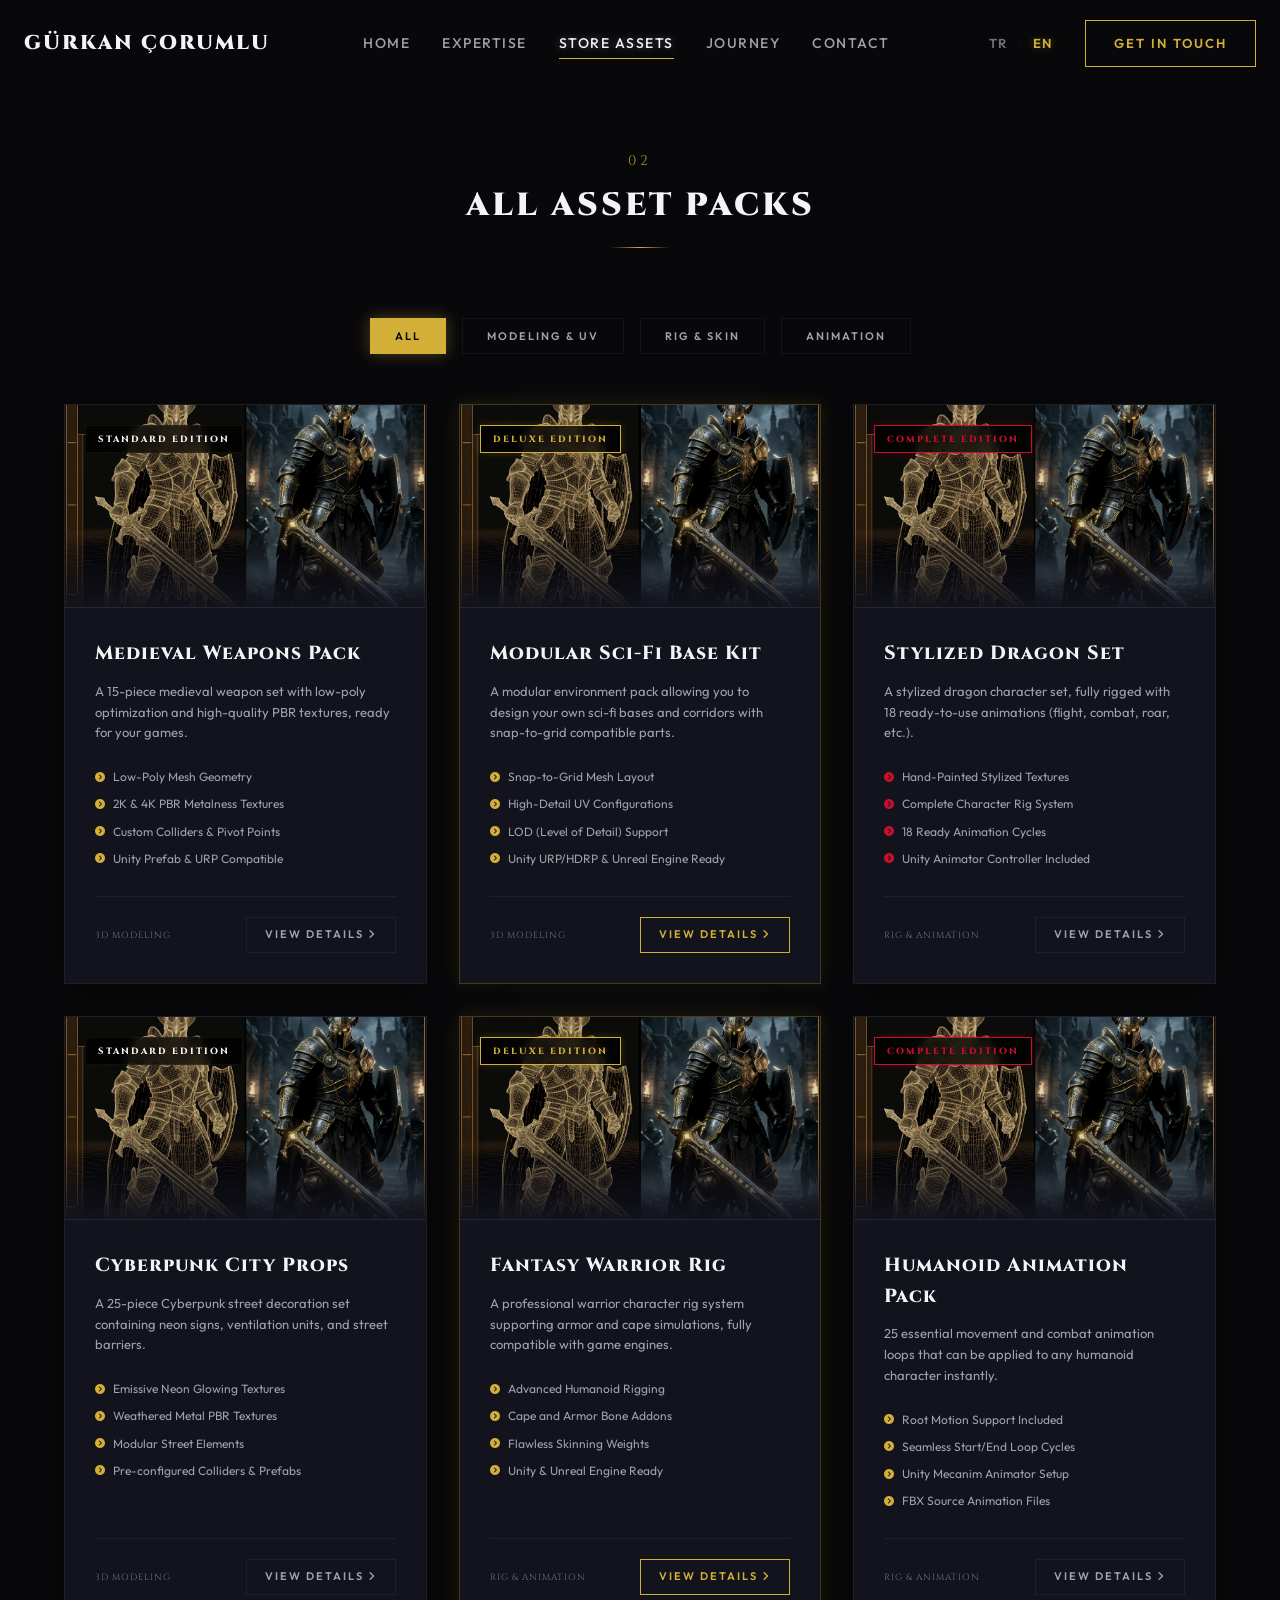
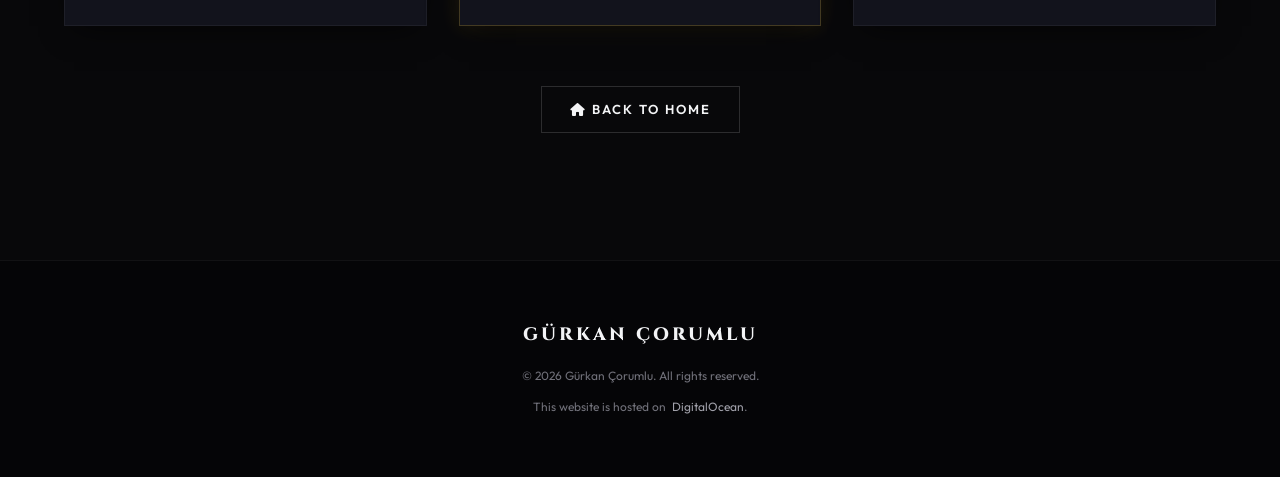
==== assets.html @ 6bc315f4 "Initial commit - 3D Portfolio" ====
<!DOCTYPE html>
<html lang="tr">
<head>
    <meta charset="UTF-8">
    <meta name="viewport" content="width=device-width, initial-scale=1.0">
    <meta name="description" content="Gürkan Çorumlu - Tüm 3D Varlık Paketleri. Fab ve Unity Asset Store için optimize edilmiş 3D Modeller ve Animasyonlar.">
    <meta name="author" content="Gürkan Çorumlu">
    <title>Tüm Paketler | Gürkan Çorumlu 3D Portfolio</title>
    
    <!-- Google Fonts -->
    <link rel="preconnect" href="https://fonts.googleapis.com">
    <link rel="preconnect" href="https://fonts.gstatic.com" crossorigin>
    <link href="https://fonts.googleapis.com/css2?family=Cinzel:wght@400;600;800;900&family=Outfit:wght@200;300;400;500;600;700&display=swap" rel="stylesheet">
    
    <!-- Font Awesome CDN -->
    <link rel="stylesheet" href="https://cdnjs.cloudflare.com/ajax/libs/font-awesome/6.4.0/css/all.min.css">
    
    <!-- Stylesheet -->
    <link rel="stylesheet" href="styles.css">
</head>
<body>

    <!-- Fog/Mist Canvas Background -->
    <canvas id="fog-canvas"></canvas>

    <!-- Header / Navigation -->
    <header class="navbar scrolled">
        <div class="nav-container">
            <a href="index.html" class="nav-logo">GÜRKAN ÇORUMLU</a>
            
            <nav class="nav-links">
                <a href="index.html">
                    <span class="tr-text">Ana Sayfa</span>
                    <span class="en-text">Home</span>
                </a>
                <a href="index.html#expertise">
                    <span class="tr-text">Uzmanlık</span>
                    <span class="en-text">Expertise</span>
                </a>
                <a href="#" class="active">
                    <span class="tr-text">Mağaza Varlıkları</span>
                    <span class="en-text">Store Assets</span>
                </a>
                <a href="index.html#journey">
                    <span class="tr-text">Deneyim</span>
                    <span class="en-text">Journey</span>
                </a>
                <a href="index.html#contact">
                    <span class="tr-text">İletişim</span>
                    <span class="en-text">Contact</span>
                </a>
            </nav>

            <div class="nav-actions">
                <div class="lang-selector">
                    <button class="lang-btn active" data-lang="tr">TR</button>
                    <span class="lang-separator">|</span>
                    <button class="lang-btn" data-lang="en">EN</button>
                </div>
                
                <a href="index.html#contact" class="btn btn-outline cv-btn tr-text">İletişime Geç</a>
                <a href="index.html#contact" class="btn btn-outline cv-btn en-text">Get in Touch</a>
                
                <button class="mobile-toggle" aria-label="Menüyü Aç/Kapat">
                    <i class="fa-solid fa-bars-staggered"></i>
                </button>
            </div>
        </div>
    </header>

    <!-- Mobile Navigation Drawer -->
    <div class="mobile-drawer">
        <button class="mobile-close" aria-label="Menüyü Kapat"><i class="fa-solid fa-xmark"></i></button>
        <div class="lang-selector-mobile">
            <button class="lang-btn active" data-lang="tr">TR</button>
            <span class="lang-separator">|</span>
            <button class="lang-btn" data-lang="en">EN</button>
        </div>
        <nav class="drawer-links">
            <a href="index.html">
                <span class="tr-text">Ana Sayfa</span>
                <span class="en-text">Home</span>
            </a>
            <a href="index.html#expertise">
                <span class="tr-text">Uzmanlık</span>
                <span class="en-text">Expertise</span>
            </a>
            <a href="#">
                <span class="tr-text">Mağaza Varlıkları</span>
                <span class="en-text">Store Assets</span>
            </a>
            <a href="index.html#journey">
                <span class="tr-text">Deneyim</span>
                <span class="en-text">Journey</span>
            </a>
            <a href="index.html#contact">
                <span class="tr-text">İletişim</span>
                <span class="en-text">Contact</span>
            </a>
        </nav>
    </div>

    <!-- Main Content -->
    <main class="section-padding" style="padding-top: 150px;">
        <div class="container">
            <div class="section-header text-center">
                <span class="section-number">02</span>
                <h1 class="section-title tr-text">TÜM VARLIK PAKETLERİ</h1>
                <h1 class="section-title en-text">ALL ASSET PACKS</h1>
                <div class="section-divider"></div>
            </div>

            <!-- Filters -->
            <div class="assets-filters-container">
                <button class="filter-btn active" data-filter="all">
                    <span class="tr-text">HEPSİ</span>
                    <span class="en-text">ALL</span>
                </button>
                <button class="filter-btn" data-filter="modeling">
                    <span class="tr-text">MODELLEME / UV</span>
                    <span class="en-text">MODELING & UV</span>
                </button>
                <button class="filter-btn" data-filter="rigging">
                    <span class="tr-text">RİG & SKİN</span>
                    <span class="en-text">RIG & SKIN</span>
                </button>
                <button class="filter-btn" data-filter="animation">
                    <span class="tr-text">ANİMASYON</span>
                    <span class="en-text">ANIMATION</span>
                </button>
            </div>

            <!-- Assets Grid -->
            <div class="projects-grid" id="assets-grid-container">
                <!-- Dynamically Rendered by Javascript -->
            </div>
            
            <div class="back-home-container text-center" style="margin-top: 60px;">
                <a href="index.html" class="btn btn-secondary">
                    <span class="tr-text"><i class="fa-solid fa-house"></i> Ana Sayfaya Dön</span>
                    <span class="en-text"><i class="fa-solid fa-house"></i> Back to Home</span>
                </a>
            </div>
        </div>
    </main>

    <!-- Footer -->
    <footer class="main-footer">
        <div class="footer-container">
            <div class="footer-brand">GÜRKAN ÇORUMLU</div>
            <p class="footer-copy">
                &copy; 2026 Gürkan Çorumlu. <span class="tr-text">Tüm hakları saklıdır.</span><span class="en-text">All rights reserved.</span>
            </p>
            <p class="footer-host tr-text">
                Bu web sitesi <a href="https://www.digitalocean.com" target="_blank" rel="noopener noreferrer"><i class="fa-brands fa-digitalocean"></i> DigitalOcean</a> üzerinde barındırılmaktadır.
            </p>
            <p class="footer-host en-text">
                This website is hosted on <a href="https://www.digitalocean.com" target="_blank" rel="noopener noreferrer"><i class="fa-brands fa-digitalocean"></i> DigitalOcean</a>.
            </p>
        </div>
    </footer>

    <!-- Scripts -->
    <script src="db.js"></script>
    <script src="app.js"></script>
    <script>
        document.addEventListener('DOMContentLoaded', () => {
            const gridContainer = document.getElementById('assets-grid-container');
            const filterButtons = document.querySelectorAll('.filter-btn');

            const renderAssets = (categoryFilter = 'all') => {
                gridContainer.innerHTML = '';
                
                // If filter is rigging, we will search for category === 'rigging', if animation then 'animation'
                const filtered = categoryFilter === 'all'
                    ? assetsData
                    : assetsData.filter(a => a.category === categoryFilter);

                if (filtered.length === 0) {
                    gridContainer.innerHTML = `
                        <div class="no-assets tr-text" style="grid-column: span 3; text-align: center; color: var(--text-muted); padding: 40px 0;">Bu kategoride henüz varlık bulunmamaktadır.</div>
                        <div class="no-assets en-text" style="grid-column: span 3; text-align: center; color: var(--text-muted); padding: 40px 0;">No assets found in this category yet.</div>
                    `;
                    return;
                }

                filtered.forEach(asset => {
                    const card = document.createElement('div');
                    card.className = `project-card ${asset.tagClass === 'gold' ? 'featured' : ''}`;
                    card.setAttribute('data-id', asset.id);

                    card.innerHTML = `
                        <div class="project-edition-tag ${asset.tagClass}">${asset.edition}</div>
                        <div class="project-img-container">
                            <img src="${asset.image}" alt="${asset.title}" class="project-img">
                            <div class="project-overlay"></div>
                        </div>
                        <div class="project-body">
                            <h3 class="project-title">${asset.title}</h3>
                            <p class="project-desc tr-text">${asset.descTR}</p>
                            <p class="project-desc en-text">${asset.descEN}</p>
                            <ul class="project-features tr-text">
                                ${asset.featuresTR.map(f => `<li><i class="fa-solid fa-circle-chevron-right"></i> ${f}</li>`).join('')}
                            </ul>
                            <ul class="project-features en-text">
                                ${asset.featuresEN.map(f => `<li><i class="fa-solid fa-circle-chevron-right"></i> ${f}</li>`).join('')}
                            </ul>
                            <div class="project-footer">
                                <span class="project-status tr-text">${asset.categoryTR.toUpperCase()}</span>
                                <span class="project-status en-text">${asset.categoryEN.toUpperCase()}</span>
                                <a href="details.html?id=${asset.id}" class="btn btn-card ${asset.tagClass === 'gold' ? 'gold-btn' : ''} tr-text">Detayları Gör <i class="fa-solid fa-angle-right"></i></a>
                                <a href="details.html?id=${asset.id}" class="btn btn-card ${asset.tagClass === 'gold' ? 'gold-btn' : ''} en-text">View Details <i class="fa-solid fa-angle-right"></i></a>
                            </div>
                        </div>
                    `;
                    gridContainer.appendChild(card);
                });

                // Attach click handlers to newly created cards
                const cards = gridContainer.querySelectorAll('.project-card');
                cards.forEach(card => {
                    card.style.cursor = 'pointer';
                    card.addEventListener('click', (e) => {
                        if (e.target.closest('a')) return;
                        const assetId = card.getAttribute('data-id');
                        if (assetId) {
                            window.location.href = `details.html?id=${assetId}`;
                        }
                    });
                });
            };

            // Filter button event listeners
            filterButtons.forEach(btn => {
                btn.addEventListener('click', () => {
                    filterButtons.forEach(b => b.classList.remove('active'));
                    btn.classList.add('active');
                    const category = btn.getAttribute('data-filter');
                    renderAssets(category);
                });
            });

            // Initial render
            renderAssets('all');
        });
    </script>
</body>
</html>
---- styles.css ----
/* --------------------------------------------------
 * DESIGN SYSTEM & ROOT VARIABLES
 * -------------------------------------------------- */
:root {
    --bg-primary: #08080a;
    --bg-secondary: #12131c;
    --bg-tertiary: #191b26;
    --bg-nav: rgba(8, 8, 10, 0.75);
    
    --accent-gold: #d4af37;
    --accent-gold-hover: #ffb800;
    --accent-gold-glow: rgba(212, 175, 55, 0.35);
    
    --accent-red: #c8102e;
    --accent-red-hover: #e51b3c;
    --accent-red-glow: rgba(200, 16, 46, 0.35);
    
    --text-primary: #f3f4f6;
    --text-secondary: #a1a1aa;
    --text-muted: #71717a;
    
    --border-color: rgba(255, 255, 255, 0.05);
    --border-glow: rgba(212, 175, 55, 0.1);
    
    --font-title: 'Cinzel', serif;
    --font-body: 'Outfit', sans-serif;
    
    --transition-smooth: all 0.4s cubic-bezier(0.16, 1, 0.3, 1);
    --transition-fast: all 0.2s cubic-bezier(0.4, 0, 0.2, 1);
    --glass-blur: blur(12px);
    
    --shadow-premium: 0 10px 30px -10px rgba(0, 0, 0, 0.7);
    --shadow-glow-gold: 0 0 20px rgba(212, 175, 55, 0.15);
}

/* Reset & Base Styles */
* {
    margin: 0;
    padding: 0;
    box-sizing: border-box;
    scroll-behavior: smooth;
}

body {
    background-color: var(--bg-primary);
    color: var(--text-primary);
    font-family: var(--font-body);
    overflow-x: hidden;
    line-height: 1.6;
    -webkit-font-smoothing: antialiased;
}

/* Custom Scrollbar */
::-webkit-scrollbar {
    width: 8px;
}
::-webkit-scrollbar-track {
    background: var(--bg-primary);
}
::-webkit-scrollbar-thumb {
    background: var(--bg-secondary);
    border: 2px solid var(--bg-primary);
    border-radius: 4px;
}
::-webkit-scrollbar-thumb:hover {
    background: var(--accent-gold);
}

/* Canvas Background */
#fog-canvas {
    position: fixed;
    top: 0;
    left: 0;
    width: 100vw;
    height: 100vh;
    z-index: -1;
    pointer-events: none;
    background-color: var(--bg-primary);
}

/* Selection */
::selection {
    background-color: var(--accent-gold);
    color: var(--bg-primary);
}

/* Layout Container */
.container {
    width: 100%;
    max-width: 1200px;
    margin: 0 auto;
    padding: 0 24px;
}

.section-padding {
    padding: 120px 0;
}

/* --------------------------------------------------
 * TYPOGRAPHY & HEADER STYLES
 * -------------------------------------------------- */
h1, h2, h3, h4, h5, h6 {
    font-family: var(--font-title);
    font-weight: 600;
    letter-spacing: 1px;
}

.section-header {
    margin-bottom: 70px;
    position: relative;
}

.section-number {
    font-family: var(--font-title);
    font-size: 14px;
    color: var(--accent-gold);
    letter-spacing: 4px;
    display: block;
    margin-bottom: 8px;
    opacity: 0.8;
}

.section-title {
    font-size: 32px;
    font-weight: 900;
    letter-spacing: 3px;
    text-transform: uppercase;
    position: relative;
    display: inline-block;
}

.section-divider {
    width: 60px;
    height: 1px;
    background: linear-gradient(90deg, transparent, var(--accent-gold), transparent);
    margin: 15px auto 0;
}

.text-center {
    text-align: center;
}

/* --------------------------------------------------
 * NAVIGATION BAR
 * -------------------------------------------------- */
.navbar {
    position: fixed;
    top: 0;
    left: 0;
    width: 100%;
    z-index: 100;
    background-color: transparent;
    border-bottom: 1px solid transparent;
    transition: var(--transition-smooth);
}

.navbar.scrolled {
    background-color: var(--bg-nav);
    backdrop-filter: var(--glass-blur);
    border-bottom: 1px solid var(--border-color);
    box-shadow: var(--shadow-premium);
}

.nav-container {
    max-width: 1300px;
    margin: 0 auto;
    padding: 20px 24px;
    display: flex;
    justify-content: space-between;
    align-items: center;
    transition: var(--transition-smooth);
}

.navbar.scrolled .nav-container {
    padding: 15px 24px;
}

.nav-logo {
    font-family: var(--font-title);
    font-size: 20px;
    font-weight: 900;
    letter-spacing: 2px;
    color: var(--text-primary);
    text-decoration: none;
    position: relative;
    overflow: hidden;
}

.nav-logo::after {
    content: '';
    position: absolute;
    bottom: 0;
    left: 0;
    width: 100%;
    height: 1px;
    background: var(--accent-gold);
    transform: scaleX(0);
    transform-origin: right;
    transition: transform 0.30s ease;
}

.nav-logo:hover::after {
    transform: scaleX(1);
    transform-origin: left;
}

.nav-links {
    display: flex;
    gap: 32px;
}

.nav-links a {
    color: var(--text-secondary);
    text-decoration: none;
    font-size: 14px;
    font-weight: 500;
    letter-spacing: 1.5px;
    text-transform: uppercase;
    transition: var(--transition-fast);
    position: relative;
    padding: 4px 0;
}

.nav-links a::after {
    content: '';
    position: absolute;
    bottom: 0;
    left: 0;
    width: 100%;
    height: 1px;
    background-color: var(--accent-gold);
    transform: scaleX(0);
    transition: var(--transition-fast);
}

.nav-links a:hover,
.nav-links a.active {
    color: var(--text-primary);
    text-shadow: 0 0 8px rgba(255,255,255,0.3);
}

.nav-links a.active::after {
    transform: scaleX(1);
}

.nav-actions {
    display: flex;
    align-items: center;
    gap: 16px;
}

/* Mobile Toggle */
.mobile-toggle {
    display: none;
    background: none;
    border: none;
    color: var(--text-primary);
    font-size: 20px;
    cursor: pointer;
    transition: var(--transition-fast);
}

.mobile-toggle:hover {
    color: var(--accent-gold);
}

/* --------------------------------------------------
 * MOBILE DRAWER
 * -------------------------------------------------- */
.mobile-drawer {
    position: fixed;
    top: 0;
    right: -100%;
    width: 300px;
    height: 100vh;
    background-color: var(--bg-primary);
    border-left: 1px solid var(--border-color);
    z-index: 200;
    padding: 80px 40px;
    display: flex;
    flex-direction: column;
    transition: var(--transition-smooth);
}

.mobile-drawer.open {
    right: 0;
    box-shadow: -10px 0 30px rgba(0,0,0,0.5);
}

.mobile-close {
    position: absolute;
    top: 24px;
    right: 24px;
    background: none;
    border: none;
    color: var(--text-primary);
    font-size: 24px;
    cursor: pointer;
}

.mobile-close:hover {
    color: var(--accent-gold);
}

.drawer-links {
    display: flex;
    flex-direction: column;
    gap: 28px;
    margin-top: 40px;
}

.drawer-links a {
    color: var(--text-secondary);
    text-decoration: none;
    font-size: 16px;
    font-family: var(--font-title);
    letter-spacing: 2px;
    text-transform: uppercase;
    transition: var(--transition-fast);
}

.drawer-links a:hover {
    color: var(--accent-gold);
    padding-left: 8px;
}

.cv-btn-mobile {
    margin-top: 20px;
    text-align: center;
}

/* --------------------------------------------------
 * BUTTON STYLES
 * -------------------------------------------------- */
.btn {
    display: inline-block;
    padding: 12px 28px;
    font-family: var(--font-body);
    font-size: 13px;
    font-weight: 600;
    letter-spacing: 2px;
    text-transform: uppercase;
    text-decoration: none;
    border-radius: 0;
    cursor: pointer;
    transition: var(--transition-smooth);
    position: relative;
    overflow: hidden;
}

.btn-primary {
    background-color: var(--accent-gold);
    color: var(--bg-primary);
    border: 1px solid var(--accent-gold);
}

.btn-primary:hover {
    background-color: var(--accent-gold-hover);
    box-shadow: 0 0 25px var(--accent-gold-glow);
    transform: translateY(-2px);
}

.btn-secondary {
    background-color: transparent;
    color: var(--text-primary);
    border: 1px solid rgba(255, 255, 255, 0.15);
}

.btn-secondary:hover {
    border-color: var(--text-primary);
    background-color: rgba(255, 255, 255, 0.05);
    transform: translateY(-2px);
}

.btn-outline {
    background-color: transparent;
    color: var(--accent-gold);
    border: 1px solid var(--accent-gold);
}

.btn-outline:hover {
    background-color: var(--accent-gold);
    color: var(--bg-primary);
    box-shadow: 0 0 15px var(--accent-gold-glow);
}

.btn-card {
    background-color: transparent;
    color: var(--text-secondary);
    border: 1px solid var(--border-color);
    padding: 8px 18px;
    font-size: 11px;
}

.btn-card:hover {
    color: var(--text-primary);
    border-color: var(--text-primary);
    background-color: rgba(255,255,255,0.02);
}

.gold-btn {
    border-color: var(--accent-gold);
    color: var(--accent-gold);
}

.gold-btn:hover {
    background-color: var(--accent-gold);
    color: var(--bg-primary) !important;
    box-shadow: 0 0 15px var(--accent-gold-glow);
}

/* --------------------------------------------------
 * HERO SECTION
 * -------------------------------------------------- */
.hero-section {
    min-height: 100vh;
    display: flex;
    align-items: center;
    position: relative;
    padding-top: 100px;
    background-image: url('assets/images/hero_bg.png');
    background-size: cover;
    background-position: center;
}

.hero-overlay {
    position: absolute;
    top: 0;
    left: 0;
    width: 100%;
    height: 100%;
    background: radial-gradient(circle at center, transparent 30%, rgba(8, 8, 10, 0.95) 85%);
}

.hero-content {
    max-width: 800px;
    margin: 0 auto;
    padding: 0 24px;
    text-align: center;
    position: relative;
    z-index: 10;
}

.hero-tagline {
    font-family: var(--font-body);
    font-size: 12px;
    letter-spacing: 6px;
    color: var(--accent-gold);
    text-transform: uppercase;
    font-weight: 500;
    margin-bottom: 24px;
    animation: fadeIn 1s ease-out;
}

.hero-title {
    font-size: clamp(40px, 8vw, 76px);
    font-weight: 900;
    letter-spacing: 5px;
    line-height: 1.1;
    margin-bottom: 20px;
    background: linear-gradient(180deg, var(--text-primary) 50%, #909096 100%);
    -webkit-background-clip: text;
    -webkit-text-fill-color: transparent;
    text-shadow: 0 10px 30px rgba(0,0,0,0.5);
    animation: slideUp 1s cubic-bezier(0.16, 1, 0.3, 1);
}

.hero-subtitle {
    font-family: var(--font-title);
    font-size: clamp(14px, 3vw, 20px);
    letter-spacing: 3px;
    color: var(--text-secondary);
    text-transform: uppercase;
    margin-bottom: 30px;
    animation: slideUp 1.2s cubic-bezier(0.16, 1, 0.3, 1);
}

.hero-description {
    font-size: 16px;
    color: var(--text-secondary);
    max-width: 600px;
    margin: 0 auto 40px;
    animation: slideUp 1.4s cubic-bezier(0.16, 1, 0.3, 1);
}

.hero-buttons {
    display: flex;
    justify-content: center;
    gap: 16px;
    margin-bottom: 60px;
    animation: slideUp 1.6s cubic-bezier(0.16, 1, 0.3, 1);
}

.hero-footer-badges {
    display: flex;
    justify-content: center;
    flex-wrap: wrap;
    gap: 24px;
    animation: fadeIn 2s ease-out;
}

.badge-item {
    font-size: 12px;
    letter-spacing: 2px;
    text-transform: uppercase;
    color: var(--text-muted);
    display: flex;
    align-items: center;
    gap: 8px;
    border: 1px solid var(--border-color);
    padding: 6px 14px;
    background-color: rgba(255,255,255,0.01);
}

.badge-item i {
    color: var(--accent-gold);
}

/* Keyframes */
@keyframes fadeIn {
    from { opacity: 0; }
    to { opacity: 1; }
}

@keyframes slideUp {
    from {
        opacity: 0;
        transform: translateY(30px);
    }
    to {
        opacity: 1;
        transform: translateY(0);
    }
}

/* --------------------------------------------------
 * CORE EXPERTISE SELECTOR (Resident Evil Style)
 * -------------------------------------------------- */
.expertise-grid {
    display: grid;
    grid-template-columns: 1fr 320px 180px;
    gap: 40px;
    align-items: center;
    margin-top: 30px;
}

/* Left panel content */
.expertise-info-panel {
    background-color: var(--bg-secondary);
    border: 1px solid var(--border-color);
    padding: 48px;
    min-height: 420px;
    display: flex;
    flex-direction: column;
    justify-content: center;
    position: relative;
    box-shadow: var(--shadow-premium);
}

.role-details {
    display: none;
    opacity: 0;
    transform: translateY(15px);
    transition: opacity 0.5s ease, transform 0.5s ease;
}

.role-details.active {
    display: block;
    opacity: 1;
    transform: translateY(0);
}

.role-title {
    font-size: 26px;
    font-weight: 800;
    color: var(--text-primary);
    margin-bottom: 20px;
    letter-spacing: 2px;
    text-transform: uppercase;
    border-left: 3px solid var(--accent-gold);
    padding-left: 15px;
}

.role-desc {
    color: var(--text-secondary);
    font-size: 15px;
    margin-bottom: 28px;
    line-height: 1.7;
}

.role-skills-list {
    list-style: none;
    display: grid;
    grid-template-columns: 1fr;
    gap: 12px;
    margin-bottom: 30px;
}

.role-skills-list li {
    font-size: 14px;
    color: var(--text-primary);
    display: flex;
    align-items: center;
    gap: 10px;
}

.role-skills-list li i {
    color: var(--accent-gold);
    font-size: 14px;
}

.role-metrics {
    display: flex;
    gap: 40px;
    border-top: 1px solid var(--border-color);
    padding-top: 24px;
}

.metric-item {
    display: flex;
    flex-direction: column;
}

.metric-value {
    font-family: var(--font-title);
    font-size: 24px;
    font-weight: 800;
    color: var(--accent-gold);
}

.metric-label {
    font-size: 11px;
    color: var(--text-muted);
    text-transform: uppercase;
    letter-spacing: 1px;
    margin-top: 4px;
}

/* Center Avatar Frame */
.expertise-avatar-panel {
    display: flex;
    justify-content: center;
    align-items: center;
}

.avatar-frame {
    width: 280px;
    height: 280px;
    border-radius: 50%;
    position: relative;
    padding: 10px;
    background: linear-gradient(135deg, var(--bg-tertiary) 0%, var(--bg-secondary) 100%);
    border: 1px solid var(--border-color);
}

.glow-ring {
    position: absolute;
    top: -2px;
    left: -2px;
    width: calc(100% + 4px);
    height: calc(100% + 4px);
    border-radius: 50%;
    border: 1px solid var(--accent-gold);
    opacity: 0.3;
    pointer-events: none;
    animation: slowSpin 25s linear infinite;
}

.avatar-img {
    width: 100%;
    height: 100%;
    object-fit: cover;
    border-radius: 50%;
    filter: grayscale(40%) contrast(110%);
    border: 2px solid rgba(255, 255, 255, 0.05);
    transition: var(--transition-smooth);
}

.avatar-frame:hover .avatar-img {
    filter: grayscale(0%) contrast(100%);
    border-color: var(--accent-gold);
}

@keyframes slowSpin {
    from { transform: rotate(0deg); }
    to { transform: rotate(360deg); }
}

/* Right Selection Column */
.expertise-selectors {
    display: flex;
    flex-direction: column;
    gap: 20px;
}

.selector-badge {
    display: flex;
    align-items: center;
    gap: 15px;
    cursor: pointer;
    transition: var(--transition-smooth);
    padding: 10px;
    border: 1px solid transparent;
}

.badge-inner {
    width: 46px;
    height: 46px;
    border-radius: 50%;
    border: 1px solid rgba(255,255,255,0.1);
    background-color: var(--bg-secondary);
    display: flex;
    justify-content: center;
    align-items: center;
    font-size: 16px;
    color: var(--text-secondary);
    transition: var(--transition-smooth);
}

.badge-label {
    font-family: var(--font-title);
    font-size: 11px;
    font-weight: 800;
    letter-spacing: 2px;
    color: var(--text-muted);
    transition: var(--transition-smooth);
}

/* Hover and Active badge styles */
.selector-badge:hover .badge-inner {
    border-color: var(--text-primary);
    color: var(--text-primary);
    box-shadow: 0 0 10px rgba(255,255,255,0.1);
}

.selector-badge:hover .badge-label {
    color: var(--text-secondary);
}

.selector-badge.active .badge-inner {
    border-color: var(--accent-gold);
    color: var(--bg-primary);
    background-color: var(--accent-gold);
    box-shadow: 0 0 15px var(--accent-gold-glow);
}

.selector-badge.active .badge-label {
    color: var(--accent-gold);
}

/* --------------------------------------------------
 * FEATURED PROJECTS (Resident Evil Ediciones Style)
 * -------------------------------------------------- */
.projects-grid {
    display: grid;
    grid-template-columns: repeat(3, 1fr);
    gap: 32px;
    margin-top: 30px;
}

.project-card {
    background-color: var(--bg-secondary);
    border: 1px solid var(--border-color);
    display: flex;
    flex-direction: column;
    transition: var(--transition-smooth);
    position: relative;
    box-shadow: var(--shadow-premium);
}

/* Double border look on hover */
.project-card::before {
    content: '';
    position: absolute;
    top: 4px;
    left: 4px;
    right: 4px;
    bottom: 4px;
    border: 1px solid transparent;
    transition: var(--transition-smooth);
    pointer-events: none;
    z-index: 2;
}

.project-card:hover {
    transform: translateY(-8px);
    border-color: rgba(255,255,255,0.15);
    box-shadow: 0 15px 40px -10px rgba(0,0,0,0.9);
}

.project-card:hover::before {
    border-color: rgba(255, 255, 255, 0.05);
}

/* Edition Tag */
.project-edition-tag {
    position: absolute;
    top: 20px;
    left: 20px;
    z-index: 10;
    font-family: var(--font-title);
    font-size: 9px;
    font-weight: 800;
    letter-spacing: 2px;
    color: var(--text-primary);
    background-color: rgba(0, 0, 0, 0.7);
    padding: 6px 12px;
    border: 1px solid var(--border-color);
    backdrop-filter: blur(4px);
}

.project-edition-tag.gold {
    color: var(--accent-gold);
    border-color: var(--accent-gold);
    box-shadow: 0 0 10px rgba(212, 175, 55, 0.2);
}

.project-edition-tag.red {
    color: var(--accent-red);
    border-color: var(--accent-red);
    box-shadow: 0 0 10px rgba(200, 16, 46, 0.2);
}

/* Image Container */
.project-img-container {
    position: relative;
    width: 100%;
    padding-top: 56.25%; /* 16:9 Aspect Ratio */
    overflow: hidden;
    background-color: var(--bg-tertiary);
    border-bottom: 1px solid var(--border-color);
}

.project-img {
    position: absolute;
    top: 0;
    left: 0;
    width: 100%;
    height: 100%;
    object-fit: cover;
    filter: grayscale(30%) contrast(110%) brightness(85%);
    transition: var(--transition-smooth);
}

.project-overlay {
    position: absolute;
    top: 0;
    left: 0;
    width: 100%;
    height: 100%;
    background: linear-gradient(180deg, transparent 60%, rgba(18, 19, 28, 0.95) 100%);
}

.project-card:hover .project-img {
    transform: scale(1.06);
    filter: grayscale(0%) contrast(100%) brightness(100%);
}

/* Body Content */
.project-body {
    padding: 30px;
    display: flex;
    flex-direction: column;
    flex-grow: 1;
}

.project-title {
    font-size: 19px;
    font-weight: 800;
    margin-bottom: 12px;
    letter-spacing: 1px;
    color: var(--text-primary);
}

.project-desc {
    font-size: 13px;
    color: var(--text-secondary);
    margin-bottom: 24px;
    line-height: 1.6;
}

.project-features {
    list-style: none;
    margin-bottom: 28px;
    display: flex;
    flex-direction: column;
    gap: 8px;
    flex-grow: 1;
}

.project-features li {
    font-size: 12px;
    color: var(--text-secondary);
    display: flex;
    align-items: center;
    gap: 8px;
}

.project-features li i {
    font-size: 10px;
    color: var(--accent-gold);
}

.project-card.featured .project-features li i {
    color: var(--accent-gold);
}

.project-card:nth-child(3) .project-features li i {
    color: var(--accent-red);
}

/* Footer Content */
.project-footer {
    display: flex;
    justify-content: space-between;
    align-items: center;
    border-top: 1px solid var(--border-color);
    padding-top: 20px;
}

.project-status {
    font-family: var(--font-title);
    font-size: 9px;
    letter-spacing: 1px;
    color: var(--text-muted);
}

/* Featured Card Special glow */
.project-card.featured {
    border-color: rgba(212, 175, 55, 0.25);
    box-shadow: 0 10px 30px -10px rgba(0, 0, 0, 0.8), var(--shadow-glow-gold);
}

.project-card.featured:hover {
    border-color: var(--accent-gold);
    box-shadow: 0 15px 40px -10px rgba(0, 0, 0, 0.9), 0 0 25px rgba(212, 175, 55, 0.2);
}

/* --------------------------------------------------
 * CAREER JOURNEY (Locaciones Jugables Style Slider)
 * -------------------------------------------------- */
.journey-wrapper {
    position: relative;
    width: 100%;
}

.journey-controls {
    display: flex;
    justify-content: flex-end;
    gap: 12px;
    margin-bottom: 24px;
}

.journey-btn {
    background: none;
    border: 1px solid var(--border-color);
    color: var(--text-secondary);
    width: 44px;
    height: 44px;
    cursor: pointer;
    display: flex;
    justify-content: center;
    align-items: center;
    transition: var(--transition-fast);
}

.journey-btn:hover {
    border-color: var(--text-primary);
    color: var(--text-primary);
    background-color: rgba(255,255,255,0.02);
}

.journey-track-container {
    overflow: hidden;
    width: 100%;
}

.journey-track {
    display: flex;
    gap: 24px;
    transition: transform 0.5s cubic-bezier(0.16, 1, 0.3, 1);
}

.journey-card {
    min-width: calc(33.333% - 16px);
    background-color: var(--bg-secondary);
    border: 1px solid var(--border-color);
    padding: 36px;
    position: relative;
    transition: var(--transition-smooth);
    box-shadow: var(--shadow-premium);
}

.journey-card::after {
    content: '';
    position: absolute;
    bottom: 0;
    left: 0;
    width: 100%;
    height: 2px;
    background: var(--border-color);
    transition: var(--transition-smooth);
}

.journey-card:hover {
    transform: translateY(-4px);
    border-color: rgba(255,255,255,0.1);
}

.journey-card:hover::after {
    background: var(--accent-gold);
}

.journey-card.active::after {
    background: var(--accent-gold);
}

.journey-years {
    font-family: var(--font-title);
    font-size: 11px;
    color: var(--accent-gold);
    letter-spacing: 2px;
    display: block;
    margin-bottom: 12px;
}

.journey-role {
    font-size: 18px;
    font-weight: 800;
    color: var(--text-primary);
    margin-bottom: 6px;
}

.journey-company {
    font-size: 13px;
    color: var(--text-muted);
    text-transform: uppercase;
    letter-spacing: 1px;
    display: block;
    margin-bottom: 20px;
}

.journey-body p {
    font-size: 13px;
    color: var(--text-secondary);
    line-height: 1.6;
}

/* --------------------------------------------------
 * CONTACT SECTION & FORM
 * -------------------------------------------------- */
.contact-grid {
    display: grid;
    grid-template-columns: 1fr 1.2fr;
    gap: 60px;
    align-items: start;
    margin-top: 30px;
}

.contact-subtitle {
    font-size: 22px;
    font-weight: 800;
    margin-bottom: 16px;
}

.contact-text {
    color: var(--text-secondary);
    font-size: 14px;
    margin-bottom: 40px;
}

.contact-details {
    display: flex;
    flex-direction: column;
    gap: 28px;
    margin-bottom: 40px;
}

.contact-detail-item {
    display: flex;
    align-items: center;
    gap: 20px;
}

.contact-icon {
    width: 48px;
    height: 48px;
    border-radius: 50%;
    border: 1px solid var(--border-color);
    background-color: var(--bg-secondary);
    display: flex;
    justify-content: center;
    align-items: center;
    color: var(--accent-gold);
    font-size: 16px;
}

.contact-detail-text span {
    font-size: 11px;
    color: var(--text-muted);
    text-transform: uppercase;
    letter-spacing: 1px;
    display: block;
}

.contact-detail-text a,
.contact-detail-text p {
    font-size: 15px;
    color: var(--text-primary);
    text-decoration: none;
    font-weight: 500;
    transition: var(--transition-fast);
}

.contact-detail-text a:hover {
    color: var(--accent-gold);
}

.social-links {
    display: flex;
    gap: 16px;
}

.social-icon {
    width: 44px;
    height: 44px;
    border-radius: 50%;
    border: 1px solid var(--border-color);
    color: var(--text-secondary);
    display: flex;
    justify-content: center;
    align-items: center;
    text-decoration: none;
    transition: var(--transition-smooth);
}

.social-icon:hover {
    border-color: var(--accent-gold);
    color: var(--accent-gold);
    box-shadow: 0 0 10px var(--accent-gold-glow);
    transform: translateY(-2px);
}

/* Glassmorphic Contact Form */
.contact-form-panel {
    background-color: var(--bg-secondary);
    border: 1px solid var(--border-color);
    padding: 48px;
    box-shadow: var(--shadow-premium);
    position: relative;
}

.contact-form-panel::after {
    content: '';
    position: absolute;
    top: 4px;
    left: 4px;
    right: 4px;
    bottom: 4px;
    border: 1px solid rgba(255, 255, 255, 0.02);
    pointer-events: none;
}

.form-row {
    display: grid;
    grid-template-columns: 1fr 1fr;
    gap: 20px;
}

.form-group {
    position: relative;
    margin-bottom: 28px;
}

.form-group input,
.form-group textarea {
    width: 100%;
    padding: 12px 16px;
    background: rgba(255,255,255,0.01);
    border: 1px solid var(--border-color);
    color: var(--text-primary);
    font-family: var(--font-body);
    font-size: 14px;
    border-radius: 0;
    outline: none;
    transition: var(--transition-smooth);
}

.form-group textarea {
    resize: none;
}

.form-group label {
    position: absolute;
    left: 16px;
    top: 12px;
    font-size: 13px;
    color: var(--text-muted);
    pointer-events: none;
    transition: var(--transition-smooth);
}

/* Float Label Animation */
.form-group input:focus ~ label,
.form-group input:not(:placeholder-shown) ~ label,
.form-group textarea:focus ~ label,
.form-group textarea:not(:placeholder-shown) ~ label {
    top: -10px;
    left: 10px;
    font-size: 11px;
    color: var(--accent-gold);
    background-color: var(--bg-secondary);
    padding: 0 6px;
}

.form-group input:focus,
.form-group textarea:focus {
    border-color: var(--accent-gold);
    box-shadow: 0 0 10px rgba(212, 175, 55, 0.1);
    background: rgba(255,255,255,0.03);
}

.btn-submit {
    width: 100%;
    display: flex;
    justify-content: center;
    align-items: center;
    gap: 10px;
}

/* --------------------------------------------------
 * FOOTER
 * -------------------------------------------------- */
.main-footer {
    border-top: 1px solid var(--border-color);
    background-color: #050507;
    padding: 60px 0;
    text-align: center;
}

.footer-container {
    max-width: 800px;
    margin: 0 auto;
    padding: 0 24px;
}

.footer-brand {
    font-family: var(--font-title);
    font-size: 18px;
    font-weight: 800;
    letter-spacing: 3px;
    margin-bottom: 16px;
}

.footer-copy {
    font-size: 12px;
    color: var(--text-muted);
    margin-bottom: 12px;
}

.footer-host {
    font-size: 12px;
    color: var(--text-muted);
}

.footer-host a {
    color: var(--text-secondary);
    text-decoration: none;
    transition: var(--transition-fast);
}

.footer-host a:hover {
    color: var(--accent-gold);
}

/* --------------------------------------------------
 * RESPONSIVE DESIGN (MEDIA QUERIES)
 * -------------------------------------------------- */

@media (max-width: 1024px) {
    .expertise-grid {
        grid-template-columns: 1fr 280px;
        gap: 30px;
    }
    
    .expertise-selectors {
        grid-column: span 2;
        flex-direction: row;
        justify-content: space-around;
        margin-top: 20px;
    }
    
    .selector-badge {
        flex-direction: column;
        gap: 8px;
    }
    
    .projects-grid {
        grid-template-columns: repeat(2, 1fr);
    }
    
    .project-card:nth-child(3) {
        grid-column: span 2;
        max-width: calc(50% - 16px);
        margin: 0 auto;
    }
    
    .journey-card {
        min-width: calc(50% - 12px);
    }
}

@media (max-width: 768px) {
    .section-padding {
        padding: 80px 0;
    }
    
    .navbar {
        background-color: var(--bg-nav);
        backdrop-filter: var(--glass-blur);
        border-bottom: 1px solid var(--border-color);
    }
    
    .nav-links, .nav-actions .btn {
        display: none;
    }
    
    .mobile-toggle {
        display: block;
    }
    
    .hero-content {
        padding-top: 40px;
    }
    
    .hero-buttons {
        flex-direction: column;
        gap: 12px;
    }
    
    .hero-buttons .btn {
        width: 100%;
    }
    
    .expertise-grid {
        grid-template-columns: 1fr;
    }
    
    .expertise-avatar-panel {
        grid-row: 1;
    }
    
    .expertise-selectors {
        grid-column: span 1;
        flex-wrap: wrap;
        gap: 10px;
    }
    
    .selector-badge {
        flex-grow: 1;
        background-color: var(--bg-secondary);
        border: 1px solid var(--border-color);
    }
    
    .projects-grid {
        grid-template-columns: 1fr;
    }
    
    .project-card:nth-child(3) {
        max-width: 100%;
    }
    
    .journey-card {
        min-width: 100%;
    }
    
    .contact-grid {
        grid-template-columns: 1fr;
        gap: 40px;
    }
    
    .contact-form-panel {
        padding: 30px 20px;
    }
    
    .form-row {
        grid-template-columns: 1fr;
    }
}

/* --------------------------------------------------
 * LANGUAGE SELECTOR & TRANSLATION SYSTEM
 * -------------------------------------------------- */
.lang-selector,
.lang-selector-mobile {
    display: flex;
    align-items: center;
    gap: 6px;
    margin-right: 12px;
}

.lang-selector-mobile {
    margin-right: 0;
    margin-bottom: 24px;
    justify-content: center;
}

.lang-btn {
    background: none;
    border: none;
    color: var(--text-muted);
    font-family: var(--font-body);
    font-size: 13px;
    font-weight: 600;
    cursor: pointer;
    padding: 4px 6px;
    transition: var(--transition-fast);
    letter-spacing: 0.5px;
}

.lang-btn:hover,
.lang-btn.active {
    color: var(--accent-gold);
    text-shadow: 0 0 8px var(--accent-gold-glow);
}

.lang-separator {
    color: var(--border-color);
    font-size: 12px;
}

/* Hide inactive language elements */
html.lang-tr .en-text {
    display: none !important;
}
html.lang-en .tr-text {
    display: none !important;
}

/* --------------------------------------------------
 * SHOP & ASSETS LISTING PAGE
 * -------------------------------------------------- */
.projects-action {
    margin-top: 55px;
}

.assets-filters-container {
    display: flex;
    justify-content: center;
    flex-wrap: wrap;
    gap: 16px;
    margin-bottom: 50px;
}

.filter-btn {
    background: transparent;
    border: 1px solid var(--border-color);
    color: var(--text-secondary);
    font-family: var(--font-body);
    font-size: 11px;
    font-weight: 600;
    letter-spacing: 2px;
    padding: 10px 24px;
    cursor: pointer;
    transition: var(--transition-smooth);
}

.filter-btn:hover {
    border-color: var(--text-primary);
    color: var(--text-primary);
}

.filter-btn.active {
    border-color: var(--accent-gold);
    color: var(--bg-primary);
    background-color: var(--accent-gold);
    box-shadow: 0 0 15px var(--accent-gold-glow);
}

/* --------------------------------------------------
 * DETAILS TEMPLATE PAGE
 * -------------------------------------------------- */
.details-back-nav {
    margin-bottom: 30px;
}

.details-back-link {
    color: var(--text-secondary);
    text-decoration: none;
    font-size: 11px;
    font-weight: 600;
    letter-spacing: 2px;
    text-transform: uppercase;
    display: inline-flex;
    align-items: center;
    gap: 8px;
    transition: var(--transition-fast);
}

.details-back-link:hover {
    color: var(--accent-gold);
}

.details-grid {
    display: grid;
    grid-template-columns: 1.1fr 1fr;
    gap: 60px;
    align-items: start;
}

.details-image-container {
    position: relative;
    width: 100%;
    padding-top: 60%; /* 5:3 Aspect Ratio */
    background-color: var(--bg-secondary);
    border: 1px solid var(--border-color);
    overflow: hidden;
    margin-bottom: 40px;
    box-shadow: var(--shadow-premium);
}

.details-hero-img {
    position: absolute;
    top: 0;
    left: 0;
    width: 100%;
    height: 100%;
    object-fit: cover;
    filter: contrast(105%) brightness(90%);
}

.details-specs-block {
    background-color: var(--bg-secondary);
    border: 1px solid var(--border-color);
    padding: 36px;
    box-shadow: var(--shadow-premium);
}

.details-section-title {
    font-family: var(--font-title);
    font-size: 13px;
    font-weight: 800;
    letter-spacing: 2px;
    color: var(--text-primary);
    margin-bottom: 24px;
    border-left: 2px solid var(--accent-gold);
    padding-left: 12px;
    text-transform: uppercase;
}

.details-specs-grid {
    display: flex;
    flex-direction: column;
    gap: 16px;
}

.spec-item {
    display: flex;
    justify-content: space-between;
    align-items: center;
    border-bottom: 1px dashed rgba(255, 255, 255, 0.06);
    padding-bottom: 10px;
}

.spec-label {
    color: var(--text-muted);
    font-size: 13px;
    font-weight: 500;
}

.spec-value {
    color: var(--text-primary);
    font-size: 13px;
    font-weight: 600;
    text-align: right;
}

.details-info-col {
    display: flex;
    flex-direction: column;
}

.details-cat-tag {
    font-size: 10px;
    font-weight: 600;
    letter-spacing: 2px;
    color: var(--accent-gold);
    border: 1px solid var(--accent-gold);
    padding: 4px 10px;
    display: inline-block;
    margin-bottom: 16px;
    align-self: flex-start;
}

.details-main-title {
    font-size: clamp(28px, 4vw, 40px);
    font-weight: 900;
    letter-spacing: 2px;
    line-height: 1.2;
    margin-bottom: 16px;
    color: var(--text-primary);
}

.details-short-desc {
    font-size: 15px;
    color: var(--text-secondary);
    line-height: 1.6;
    margin-bottom: 40px;
    border-left: 2px solid rgba(255, 255, 255, 0.1);
    padding-left: 16px;
}

.details-description-box {
    margin-bottom: 40px;
}

.details-long-desc-p {
    font-size: 14px;
    color: var(--text-secondary);
    line-height: 1.7;
}

.details-animations-box {
    margin-bottom: 40px;
    background-color: rgba(255, 255, 255, 0.01);
    border: 1px solid var(--border-color);
    padding: 30px;
}

.details-anim-ul {
    list-style: none;
    display: grid;
    grid-template-columns: 1fr 1fr;
    gap: 12px;
}

.details-anim-ul li {
    font-size: 13px;
    color: var(--text-secondary);
    display: flex;
    align-items: center;
    gap: 10px;
}

.details-anim-ul li i {
    color: var(--accent-gold);
    font-size: 9px;
    opacity: 0.8;
}

.details-action-box {
    margin-bottom: 40px;
}

.details-buttons-row {
    display: flex;
    gap: 16px;
}

.btn-store {
    flex-grow: 1;
    text-align: center;
    padding: 16px 20px;
}

@media (max-width: 900px) {
    .details-grid {
        grid-template-columns: 1fr;
        gap: 40px;
    }
    
    .details-buttons-row {
        flex-direction: column;
        gap: 12px;
    }
    
    .details-anim-ul {
        grid-template-columns: 1fr;
    }
}
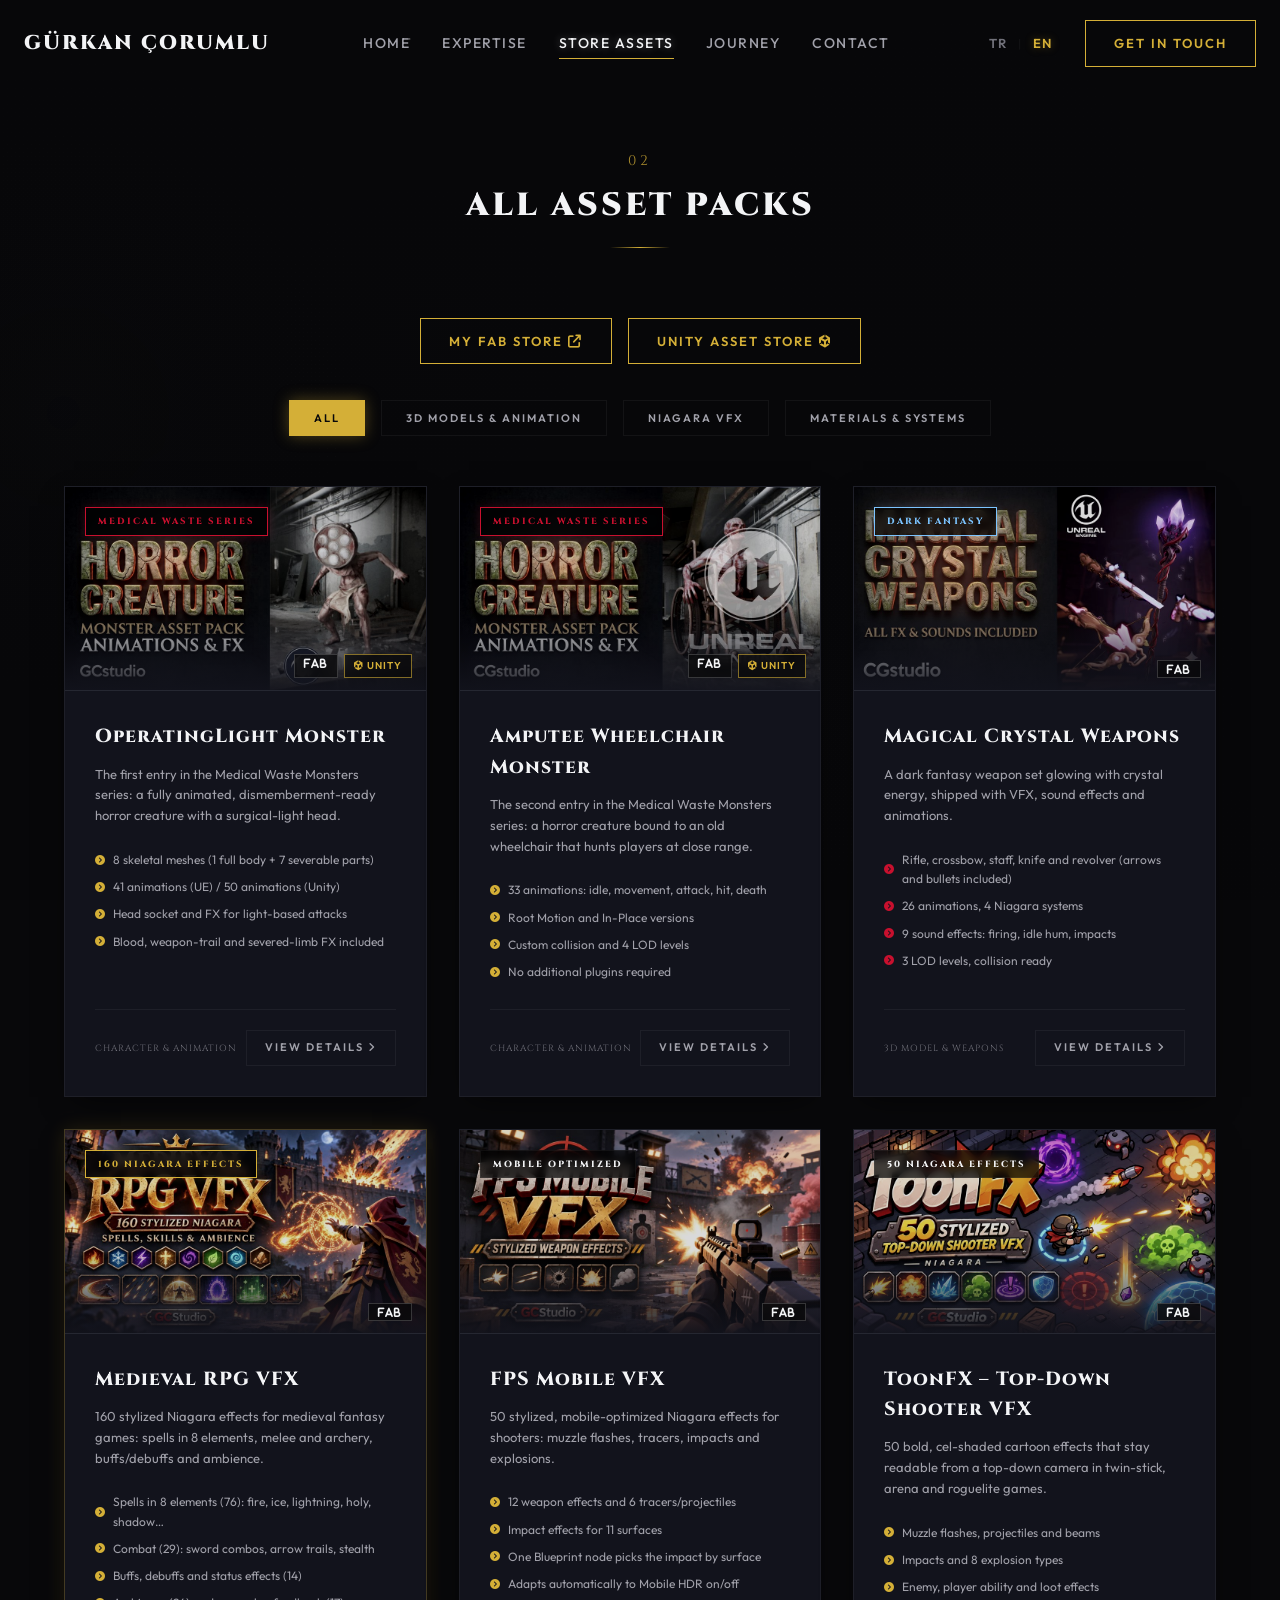
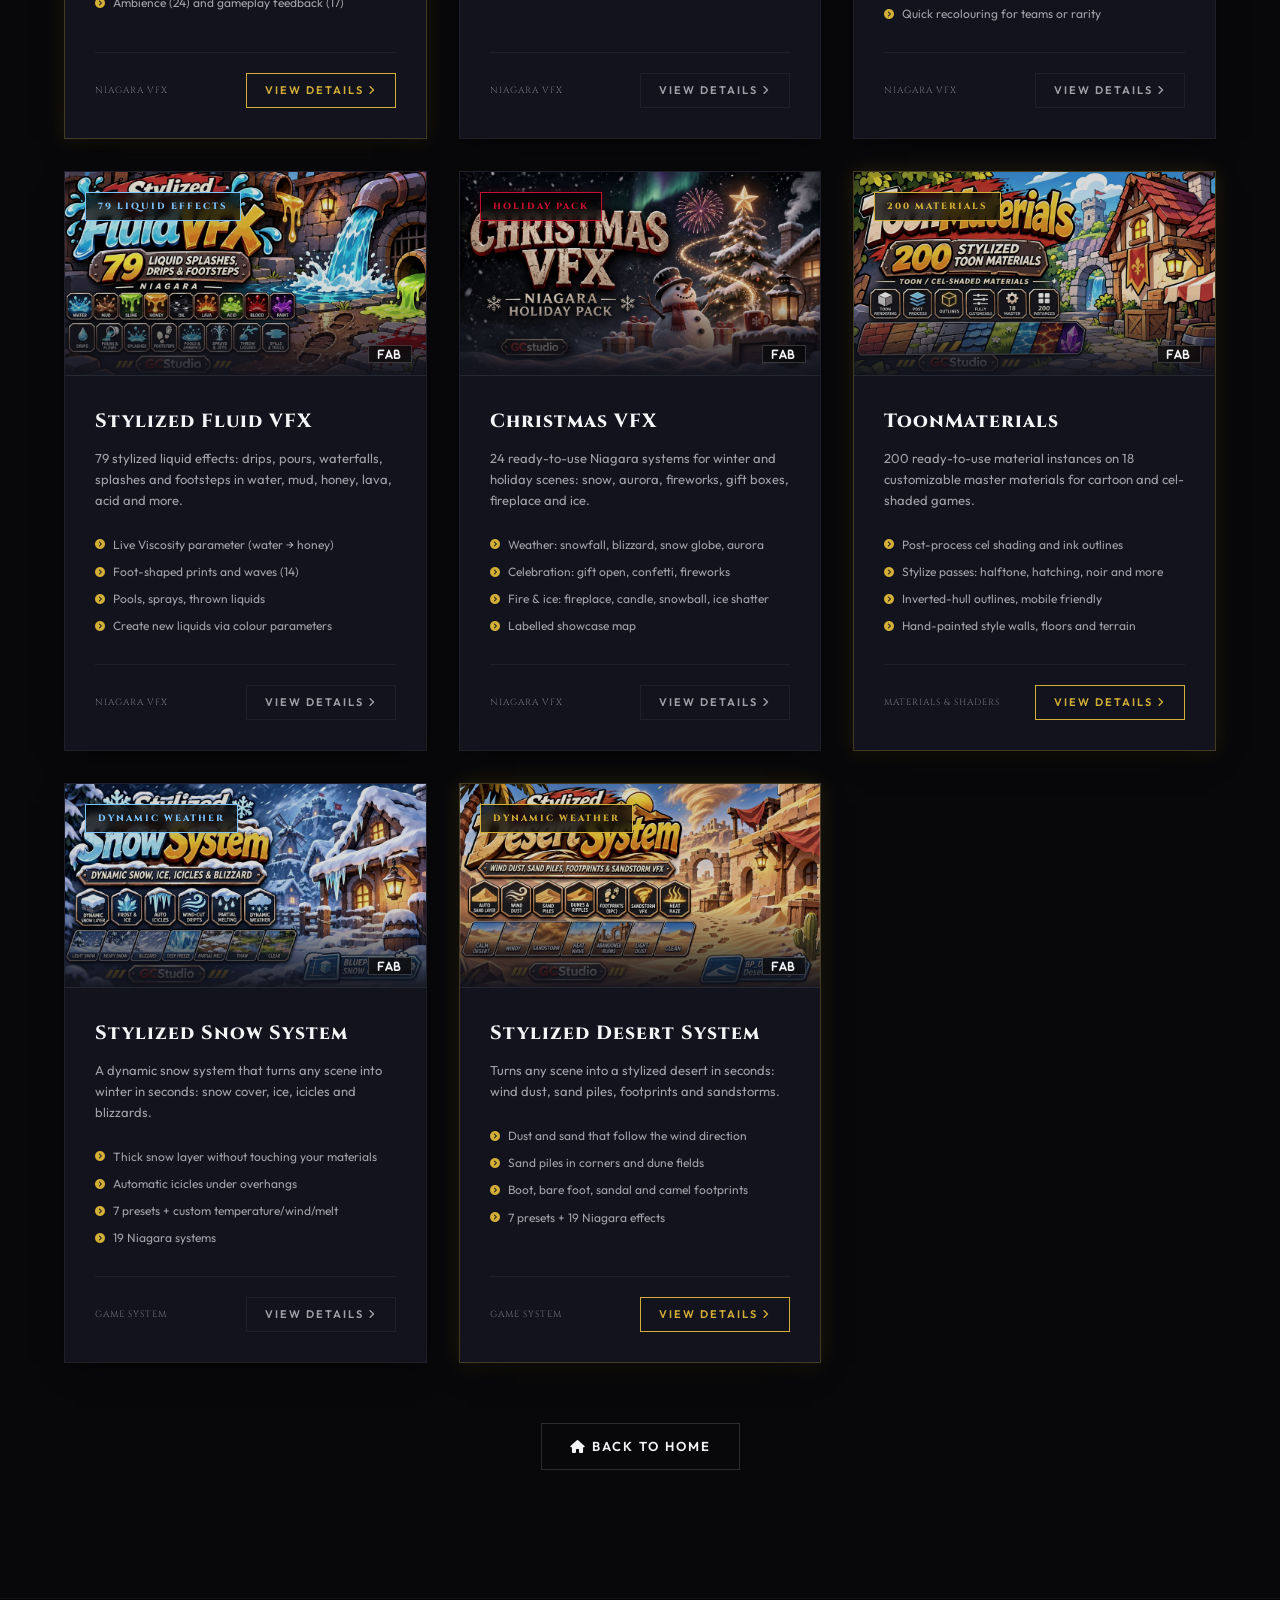
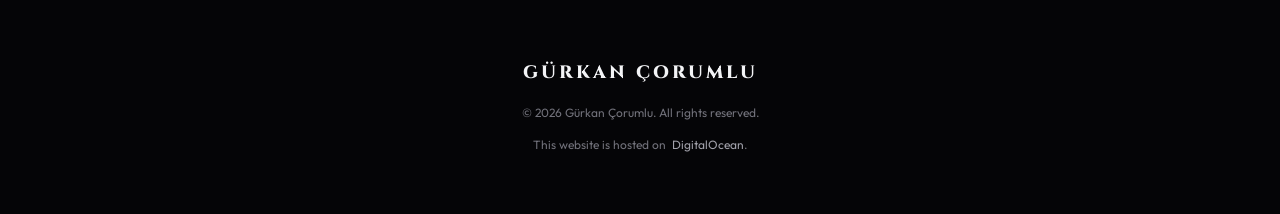
==== commit 12cb6794: "Add all Fab & Unity Asset Store products with galleries, fix site bugs - Sync product data with live" ====
--- a/assets.html
+++ b/assets.html
@@ -3,7 +3,7 @@
 <head>
     <meta charset="UTF-8">
     <meta name="viewport" content="width=device-width, initial-scale=1.0">
-    <meta name="description" content="Gürkan Çorumlu - Tüm 3D Varlık Paketleri. Fab ve Unity Asset Store için optimize edilmiş 3D Modeller ve Animasyonlar.">
+    <meta name="description" content="Gürkan Çorumlu - Fab ve Unity Asset Store paketleri: animasyonlu 3D karakterler, silahlar, Niagara VFX, toon materyaller ve dinamik hava sistemleri.">
     <meta name="author" content="Gürkan Çorumlu">
     <title>Tüm Paketler | Gürkan Çorumlu 3D Portfolio</title>
     
@@ -110,23 +110,35 @@
                 <div class="section-divider"></div>
             </div>
 
+            <!-- Store links -->
+            <div class="store-links-row">
+                <a href="https://www.fab.com/sellers/Gcorum" target="_blank" rel="noopener noreferrer" class="btn btn-outline">
+                    <span class="tr-text">Fab Mağazam <i class="fa-solid fa-arrow-up-right-from-square"></i></span>
+                    <span class="en-text">My Fab Store <i class="fa-solid fa-arrow-up-right-from-square"></i></span>
+                </a>
+                <a href="https://assetstore.unity.com/publishers/150432" target="_blank" rel="noopener noreferrer" class="btn btn-outline gold-btn">
+                    <span class="tr-text">Unity Asset Store <i class="fa-brands fa-unity"></i></span>
+                    <span class="en-text">Unity Asset Store <i class="fa-brands fa-unity"></i></span>
+                </a>
+            </div>
+
             <!-- Filters -->
             <div class="assets-filters-container">
                 <button class="filter-btn active" data-filter="all">
                     <span class="tr-text">HEPSİ</span>
                     <span class="en-text">ALL</span>
                 </button>
-                <button class="filter-btn" data-filter="modeling">
-                    <span class="tr-text">MODELLEME / UV</span>
-                    <span class="en-text">MODELING & UV</span>
-                </button>
-                <button class="filter-btn" data-filter="rigging">
-                    <span class="tr-text">RİG & SKİN</span>
-                    <span class="en-text">RIG & SKIN</span>
-                </button>
-                <button class="filter-btn" data-filter="animation">
-                    <span class="tr-text">ANİMASYON</span>
-                    <span class="en-text">ANIMATION</span>
+                <button class="filter-btn" data-filter="models">
+                    <span class="tr-text">3D MODEL & ANİMASYON</span>
+                    <span class="en-text">3D MODELS & ANIMATION</span>
+                </button>
+                <button class="filter-btn" data-filter="vfx">
+                    <span class="tr-text">NIAGARA VFX</span>
+                    <span class="en-text">NIAGARA VFX</span>
+                </button>
+                <button class="filter-btn" data-filter="systems">
+                    <span class="tr-text">MATERYAL & SİSTEMLER</span>
+                    <span class="en-text">MATERIALS & SYSTEMS</span>
                 </button>
             </div>
 
@@ -171,63 +183,19 @@
             const renderAssets = (categoryFilter = 'all') => {
                 gridContainer.innerHTML = '';
                 
-                // If filter is rigging, we will search for category === 'rigging', if animation then 'animation'
                 const filtered = categoryFilter === 'all'
                     ? assetsData
                     : assetsData.filter(a => a.category === categoryFilter);
 
                 if (filtered.length === 0) {
                     gridContainer.innerHTML = `
-                        <div class="no-assets tr-text" style="grid-column: span 3; text-align: center; color: var(--text-muted); padding: 40px 0;">Bu kategoride henüz varlık bulunmamaktadır.</div>
-                        <div class="no-assets en-text" style="grid-column: span 3; text-align: center; color: var(--text-muted); padding: 40px 0;">No assets found in this category yet.</div>
+                        <div class="no-assets tr-text" style="grid-column: 1 / -1; text-align: center; color: var(--text-muted); padding: 40px 0;">Bu kategoride henüz varlık bulunmamaktadır.</div>
+                        <div class="no-assets en-text" style="grid-column: 1 / -1; text-align: center; color: var(--text-muted); padding: 40px 0;">No assets found in this category yet.</div>
                     `;
                     return;
                 }
 
-                filtered.forEach(asset => {
-                    const card = document.createElement('div');
-                    card.className = `project-card ${asset.tagClass === 'gold' ? 'featured' : ''}`;
-                    card.setAttribute('data-id', asset.id);
-
-                    card.innerHTML = `
-                        <div class="project-edition-tag ${asset.tagClass}">${asset.edition}</div>
-                        <div class="project-img-container">
-                            <img src="${asset.image}" alt="${asset.title}" class="project-img">
-                            <div class="project-overlay"></div>
-                        </div>
-                        <div class="project-body">
-                            <h3 class="project-title">${asset.title}</h3>
-                            <p class="project-desc tr-text">${asset.descTR}</p>
-                            <p class="project-desc en-text">${asset.descEN}</p>
-                            <ul class="project-features tr-text">
-                                ${asset.featuresTR.map(f => `<li><i class="fa-solid fa-circle-chevron-right"></i> ${f}</li>`).join('')}
-                            </ul>
-                            <ul class="project-features en-text">
-                                ${asset.featuresEN.map(f => `<li><i class="fa-solid fa-circle-chevron-right"></i> ${f}</li>`).join('')}
-                            </ul>
-                            <div class="project-footer">
-                                <span class="project-status tr-text">${asset.categoryTR.toUpperCase()}</span>
-                                <span class="project-status en-text">${asset.categoryEN.toUpperCase()}</span>
-                                <a href="details.html?id=${asset.id}" class="btn btn-card ${asset.tagClass === 'gold' ? 'gold-btn' : ''} tr-text">Detayları Gör <i class="fa-solid fa-angle-right"></i></a>
-                                <a href="details.html?id=${asset.id}" class="btn btn-card ${asset.tagClass === 'gold' ? 'gold-btn' : ''} en-text">View Details <i class="fa-solid fa-angle-right"></i></a>
-                            </div>
-                        </div>
-                    `;
-                    gridContainer.appendChild(card);
-                });
-
-                // Attach click handlers to newly created cards
-                const cards = gridContainer.querySelectorAll('.project-card');
-                cards.forEach(card => {
-                    card.style.cursor = 'pointer';
-                    card.addEventListener('click', (e) => {
-                        if (e.target.closest('a')) return;
-                        const assetId = card.getAttribute('data-id');
-                        if (assetId) {
-                            window.location.href = `details.html?id=${assetId}`;
-                        }
-                    });
-                });
+                filtered.forEach(asset => gridContainer.appendChild(createAssetCard(asset)));
             };
 
             // Filter button event listeners
--- a/styles.css
+++ b/styles.css
@@ -1679,3 +1679,141 @@
     }
 }
 
+
+/* --------------------------------------------------
+ * STORE BADGES, GALLERY & STORE LINKS (2026-11 update)
+ * -------------------------------------------------- */
+.project-edition-tag.blue {
+    color: #7cc4ff;
+    border-color: #7cc4ff;
+    box-shadow: 0 0 10px rgba(124, 196, 255, 0.2);
+}
+
+.store-pills {
+    position: absolute;
+    right: 14px;
+    bottom: 12px;
+    z-index: 3;
+    display: flex;
+    gap: 6px;
+}
+
+.store-pill {
+    font-size: 10px;
+    font-weight: 600;
+    letter-spacing: 1px;
+    text-transform: uppercase;
+    padding: 3px 9px;
+    background: rgba(8, 8, 10, 0.75);
+    border: 1px solid rgba(255, 255, 255, 0.18);
+    color: var(--text-primary);
+    backdrop-filter: blur(4px);
+}
+
+.store-pill.unity {
+    border-color: rgba(212, 175, 55, 0.6);
+    color: var(--accent-gold);
+}
+
+.store-links-row,
+.home-store-row {
+    display: flex;
+    justify-content: center;
+    flex-wrap: wrap;
+    gap: 16px;
+    margin-bottom: 36px;
+}
+
+.store-stats {
+    display: flex;
+    justify-content: center;
+    flex-wrap: wrap;
+    gap: 48px;
+    margin: 10px 0 40px;
+}
+
+.store-stat {
+    text-align: center;
+}
+
+.store-stat-value {
+    display: block;
+    font-family: var(--font-title);
+    font-size: 34px;
+    font-weight: 800;
+    color: var(--accent-gold);
+    line-height: 1.1;
+}
+
+.store-stat-label {
+    font-size: 11px;
+    letter-spacing: 2px;
+    text-transform: uppercase;
+    color: var(--text-muted);
+}
+
+.details-image-container {
+    margin-bottom: 16px;
+}
+
+.details-gallery {
+    display: grid;
+    grid-template-columns: repeat(auto-fill, minmax(92px, 1fr));
+    gap: 10px;
+    margin-bottom: 40px;
+}
+
+.gallery-thumb {
+    position: relative;
+    padding: 0;
+    padding-top: 56.25%;
+    border: 1px solid var(--border-color);
+    background: var(--bg-secondary);
+    cursor: pointer;
+    overflow: hidden;
+    opacity: 0.6;
+    transition: var(--transition-fast);
+}
+
+.gallery-thumb img {
+    position: absolute;
+    inset: 0;
+    width: 100%;
+    height: 100%;
+    object-fit: cover;
+}
+
+.gallery-thumb:hover,
+.gallery-thumb.active {
+    opacity: 1;
+    border-color: var(--accent-gold);
+}
+
+.details-engines {
+    display: flex;
+    flex-wrap: wrap;
+    gap: 8px;
+    margin-bottom: 16px;
+}
+
+.engine-chip {
+    font-size: 11px;
+    color: var(--text-secondary);
+    border: 1px solid rgba(255, 255, 255, 0.12);
+    padding: 3px 10px;
+}
+
+.btn-video {
+    margin-top: 16px;
+    width: 100%;
+    text-align: center;
+}
+
+@media (max-width: 768px) {
+    .store-stats {
+        gap: 28px;
+    }
+    .store-stat-value {
+        font-size: 26px;
+    }
+}
